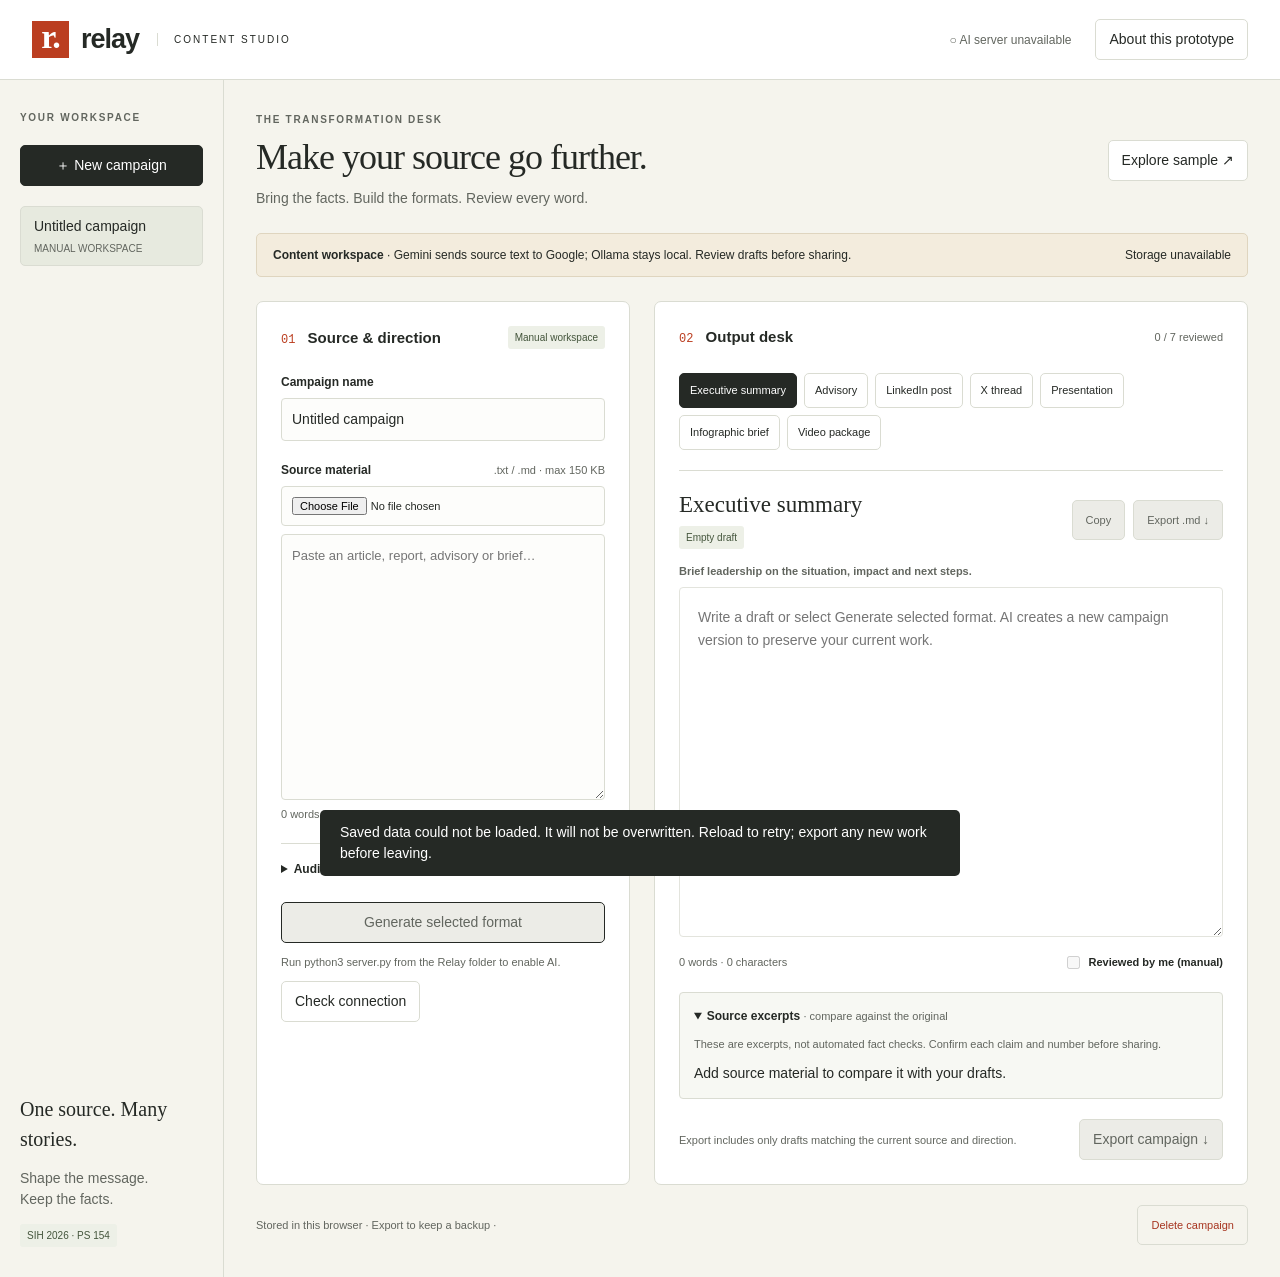
==== index.html @ 67e12ff0 "Add Relay content studio with Google sign-in and exports Upload the tested local application without" ====
<!doctype html>
<html lang="en"><head><meta charset="utf-8"><meta name="viewport" content="width=device-width,initial-scale=1"><title>Relay — Content transformation studio</title><link rel="stylesheet" href="style.css?v=2"><script type="module" src="app.js?v=10"></script></head>
<body><a class="skip" href="#main">Skip to workspace</a><header><a class="brand" href="/" aria-label="Relay home"><span class="mark">r.</span> relay <span class="edition">CONTENT STUDIO</span></a><span class="connection" id="connection">Checking local AI…</span><button id="import-browser" hidden>Import browser campaigns</button><details id="account-menu" class="account-menu" hidden><summary aria-label="Google account options"><span id="avatar-initial" aria-hidden="true">G</span><img id="avatar-photo" alt="" referrerpolicy="no-referrer" hidden></summary><div class="account-dropdown"><span class="eyebrow">GOOGLE ACCOUNT</span><strong id="account-name">Google account</strong><span id="account-email"></span><p>Workspace saved on this Mac</p><button id="logout">Sign out ↗</button></div></details><button id="about">About this prototype</button></header>
<div class="shell"><aside class="sidebar"><div class="eyebrow">YOUR WORKSPACE</div><button class="primary wide" id="new">＋ New campaign</button><nav id="campaigns" aria-label="Saved campaigns"></nav><div class="sidebar-bottom"><strong>One source. Many stories.</strong><p>Shape the message.<br>Keep the facts.</p><span class="tag">SIH 2026 · PS 154</span></div></aside>
<main id="main"><div class="heading"><div><div class="eyebrow">THE TRANSFORMATION DESK</div><h1>Make your source go further.</h1><p>Bring the facts. Build the formats. Review every word.</p></div><button id="sample">Explore sample ↗</button></div>
<div class="notice"><span><strong>Content workspace</strong> · Gemini sends source text to Google; Ollama stays local. Review drafts before sharing.</span><span id="save-status" role="status">Ready</span></div>
<div class="workspace"><section class="source-panel"><div class="section-heading"><h2><span class="step">01</span> Source & direction</h2><span class="tag" id="source-kind">Manual workspace</span></div><label for="title">Campaign name</label><input id="title" maxlength="100" placeholder="e.g. Quarterly security briefing"><div class="label-row"><label for="source">Source material</label><span class="small muted">.txt / .md · max 150 KB</span></div><input type="file" id="file" aria-label="Import source file" accept=".txt,.md,text/plain,text/markdown"><textarea id="source" maxlength="50000" placeholder="Paste an article, report, advisory or brief…"></textarea><div class="small muted" id="source-count">0 words · stays in this browser</div><details><summary>Audience & communication direction</summary><div class="fields"><label>Audience<select id="audience"><option>General public</option><option>Leadership</option><option>Technical teams</option><option>Employees</option></select></label><label>Tone<select id="tone"><option>Professional</option><option>Accessible</option><option>Urgent</option><option>Educational</option></select></label><label>Language<select id="language"><option>English</option><option>Hindi</option></select></label><label>Detail<select id="detail"><option>Concise</option><option>Balanced</option><option>Detailed</option></select></label></div><label for="objective">Communication objective</label><input id="objective" maxlength="200" placeholder="What should the audience know or do?"><p class="small muted">Direction guides the selected model. AI generation accepts up to 12,000 source characters.</p></details><button id="generate" class="primary wide" disabled>Generate selected format</button><p id="ai-status" class="small muted" role="status">Checking Ollama…</p><button id="reconnect">Check connection</button></section>
<section class="draft-panel"><div class="section-heading"><h2><span class="step">02</span> Output desk</h2><span id="progress" class="small muted"></span></div><div id="formats" class="formats" role="group" aria-label="Output formats"></div><div class="editor-toolbar"><div><h3 id="format-title"></h3><span id="draft-status" class="tag"></span></div><div class="actions"><button id="presenton" hidden>Design with Presenton</button><button id="powerpoint" hidden>Make PowerPoint ↓</button><button id="copy">Copy</button><button id="export">Export .md ↓</button></div></div><label class="small muted" for="draft" id="draft-hint"></label><textarea id="draft" maxlength="30000" spellcheck="true"></textarea><div class="draft-footer"><span class="small muted" id="draft-count"></span><label class="review"><input type="checkbox" id="reviewed"> Reviewed by me (manual)</label></div><div id="social-actions" class="social-actions" hidden></div><details class="evidence" open><summary>Source excerpts <span class="small">· compare against the original</span></summary><p class="small muted">These are excerpts, not automated fact checks. Confirm each claim and number before sharing.</p><div id="excerpts"></div></details><div class="export-row"><span class="small muted">Export includes only drafts matching the current source and direction.</span><button id="bundle">Export campaign ↓</button></div></section></div><footer>Stored in this browser · Export to keep a backup · <button id="delete" class="danger">Delete campaign</button></footer></main></div>
<dialog id="dialog"><h2 id="dialog-title"></h2><p id="dialog-text"></p><div class="actions"><button id="cancel">Cancel</button><button id="confirm" class="primary">Continue</button></div></dialog><div id="toast" role="status" hidden></div></body></html>
---- style.css ----
:root{--ink:#252925;--muted:#62665f;--paper:#f5f4ed;--line:#dadcd2;--accent:#bb3e20;--surface:#fff;--green:#315d40}*{box-sizing:border-box}body{margin:0;background:var(--paper);color:var(--ink);font:14px/1.5 -apple-system,BlinkMacSystemFont,"Segoe UI",sans-serif}button,input,select,textarea{font:inherit}button{cursor:pointer;border:1px solid var(--line);background:var(--surface);color:var(--ink);padding:9px 13px;border-radius:5px;min-height:40px}button:hover{background:#eceee5}button:disabled{cursor:not-allowed;color:var(--muted);background:#ecece7}.primary{background:var(--ink);border-color:var(--ink);color:white}.primary:hover{background:#41493e}.wide{width:100%}:focus-visible{outline:3px solid var(--accent);outline-offset:3px}header{height:80px;display:flex;align-items:center;padding:0 32px;gap:24px;border-bottom:1px solid var(--line);background:var(--surface)}.brand{display:flex;align-items:center;gap:12px;color:var(--ink);font-size:27px;font-weight:650;text-decoration:none;letter-spacing:-1px}.mark{background:var(--accent);color:white;width:37px;height:37px;line-height:32px;text-align:center;font-family:Georgia,serif;font-size:34px}.edition{font:10px/1.3 sans-serif;letter-spacing:2px;border-left:1px solid var(--line);padding-left:16px;margin-left:6px}.connection{margin-left:auto;color:var(--muted);font-size:12px}.shell{display:grid;grid-template-columns:224px minmax(0,1fr);min-height:calc(100vh - 80px)}.sidebar{padding:30px 20px;border-right:1px solid var(--line);display:flex;flex-direction:column;gap:20px}.eyebrow{font-size:10px;letter-spacing:1.7px;font-weight:700;color:var(--muted)}nav{display:grid;gap:8px}nav button{text-align:left;background:transparent;border-color:transparent;overflow-wrap:anywhere}nav button[aria-current=true]{border-color:var(--line);background:#e7eadf}nav button small{display:block;color:var(--muted);font-size:10px;margin-top:4px}.sidebar-bottom{margin-top:auto;padding-top:80px}.sidebar-bottom strong{font-family:Georgia,serif;font-size:20px;font-weight:400}.sidebar-bottom p{color:var(--muted)}main{padding:32px;min-width:0;max-width:1680px;width:100%;margin:auto}.heading{display:flex;justify-content:space-between;align-items:center;gap:20px;margin-bottom:24px}h1{font:36px/1.15 Georgia,serif;letter-spacing:-1px;margin:10px 0}.heading p{margin:0;color:var(--muted)}.notice{border:1px solid #dfd5bf;background:#f3ecdd;padding:12px 16px;display:flex;justify-content:space-between;gap:16px;font-size:12px;margin-bottom:24px;border-radius:5px}#save-status{white-space:nowrap}.workspace{display:grid;grid-template-columns:minmax(270px,.85fr) minmax(360px,1.35fr);gap:24px}.source-panel,.draft-panel{background:var(--surface);border:1px solid var(--line);padding:24px;border-radius:7px;min-width:0}.section-heading{display:flex;justify-content:space-between;align-items:center;gap:8px;margin-bottom:24px;flex-wrap:wrap}h2{font-size:15px;margin:0;font-weight:650}.step{font:12px monospace;color:var(--accent);margin-right:8px}.tag{font-size:10px;background:#edf0e7;color:#44553c;padding:4px 7px;display:inline-block;border-radius:3px}label{display:block;font-size:12px;font-weight:600;margin-bottom:7px}input:not([type=checkbox]),select,textarea{width:100%;border:1px solid var(--line);background:#fdfdfb;border-radius:4px;padding:10px;color:var(--ink)}textarea{resize:vertical;line-height:1.65}#title{margin-bottom:20px}#source{height:266px;font-size:13px}.label-row{display:flex;align-items:baseline;justify-content:space-between;gap:8px}.upload{cursor:pointer;color:var(--accent);text-decoration:underline;font-size:11px}#file{display:block;width:100%;margin-bottom:8px;font-size:11px}.small{font-size:11px}.muted{color:var(--muted)}details{border-top:1px solid var(--line);padding-top:16px;margin-top:20px}summary{cursor:pointer;font-size:12px;font-weight:600}summary .small{font-weight:400;color:var(--muted)}.fields{display:grid;grid-template-columns:1fr 1fr;gap:12px;margin-top:16px}select{margin-top:5px}#generate{margin-top:24px}.formats{display:flex;gap:7px;flex-wrap:wrap;padding-bottom:20px;border-bottom:1px solid var(--line)}.formats button{font-size:11px;min-height:35px;padding:7px 10px}.formats button[aria-pressed=true]{background:var(--ink);border-color:var(--ink);color:white}.editor-toolbar{display:flex;align-items:center;justify-content:space-between;gap:12px;margin:20px 0 14px}h3{font:23px/1.2 Georgia,serif;margin:0 0 8px}.actions{display:flex;gap:8px}.actions button{font-size:11px}#draft{min-height:350px;font-size:14px;background:#fff;border-color:#e3e4dd;padding:18px}.draft-footer{display:flex;justify-content:space-between;gap:12px;align-items:center;margin-top:10px}.review{display:flex;align-items:center;gap:6px;margin:0;font-size:11px}.review input{accent-color:var(--green)}.evidence{background:#f7f8f3;padding:14px;border:1px solid var(--line);border-radius:4px}#excerpts{max-height:190px;overflow:auto}blockquote{margin:12px 0;padding-left:12px;border-left:2px solid #8e9f80;font-size:12px;white-space:pre-wrap;overflow-wrap:anywhere}blockquote span{display:block;font:10px monospace;color:var(--green);margin-bottom:3px}.export-row{margin-top:20px;display:flex;gap:20px;align-items:center;justify-content:space-between}.export-row button{white-space:nowrap}footer{display:flex;align-items:center;gap:8px;color:var(--muted);font-size:11px;margin-top:20px}.danger{margin-left:auto;color:#a73520;background:transparent;font-size:11px}dialog{max-width:480px;width:calc(100% - 32px);padding:28px;border:1px solid var(--line);border-radius:8px}dialog::backdrop{background:#17201780}dialog p{color:var(--muted)}dialog .actions{justify-content:flex-end}#toast{position:fixed;bottom:24px;left:50%;transform:translateX(-50%);background:var(--ink);color:white;padding:12px 20px;border-radius:5px;z-index:3;max-width:90%}.skip{position:absolute;left:10px;top:-50px;background:white;padding:8px;z-index:10}.skip:focus{top:10px}@media(min-width:1500px){main{padding:40px 48px}}@media(max-width:1100px){.shell{grid-template-columns:185px minmax(0,1fr)}.sidebar{padding:24px 12px}main{padding:24px}.workspace{gap:16px;grid-template-columns:minmax(240px,.85fr) minmax(310px,1.15fr)}.source-panel,.draft-panel{padding:16px}.editor-toolbar{align-items:flex-start;flex-direction:column}h1{font-size:31px}.edition{display:none}}@media(max-width:850px){.shell{grid-template-columns:1fr}.sidebar{border-right:0;border-bottom:1px solid var(--line);padding:16px 20px;gap:12px}.sidebar>.eyebrow,.sidebar-bottom{display:none}.sidebar>.wide{width:fit-content}nav{display:flex;overflow:auto;max-height:100px}nav button{min-width:180px}.workspace{grid-template-columns:1fr}.editor-toolbar{flex-direction:row}.heading{align-items:flex-start}.heading button{white-space:nowrap}.connection{font-size:10px}header{padding:16px;height:auto;gap:12px}header>button{font-size:10px}}@media(max-width:450px){main{padding:20px 12px}.heading{flex-direction:column;gap:12px}h1{font-size:30px}.notice{flex-direction:column;gap:4px}.brand{font-size:24px}.connection{max-width:76px}header{gap:8px}.editor-toolbar{flex-direction:column}.export-row{align-items:flex-start;flex-direction:column}.section-heading{gap:10px}.review{max-width:130px}.label-row{flex-wrap:wrap}footer{flex-wrap:wrap}.danger{margin-left:0}}
.sidebar{min-width:0}@media(max-width:850px){.shell,.workspace{grid-template-columns:minmax(0,1fr)}}

.social-actions{margin:16px 0;padding:16px;border:1px solid #deded5;border-radius:6px}.social-actions button{margin:4px 8px 4px 0}.social-actions p{margin:0 0 10px}


[hidden]{display:none!important}
.account-menu{position:relative;margin:0;padding:0;border:0;flex-shrink:0}.account-menu summary{width:42px;height:42px;display:grid;place-items:center;list-style:none;border-radius:50%;background:#e8eadd;color:#315d40;font-size:18px;outline-offset:4px;border:2px solid #fff;box-shadow:0 0 0 1px var(--line)}.account-menu summary::-webkit-details-marker{display:none}.account-menu summary img{width:100%;height:100%;object-fit:cover;border-radius:50%}.account-dropdown{position:absolute;right:0;top:54px;width:280px;max-width:calc(100vw - 32px);padding:22px;background:white;border:1px solid var(--line);border-radius:8px;box-shadow:0 12px 32px #2529251a;z-index:20}.account-dropdown strong,.account-dropdown>span{display:block;overflow-wrap:anywhere}.account-dropdown strong{margin-top:12px;font-size:16px}.account-dropdown #account-email{color:var(--muted);font-size:12px}.account-dropdown p{font-size:11px;color:var(--muted);border-bottom:1px solid var(--line);padding-bottom:16px}.account-dropdown button{width:100%;text-align:left;border:0;color:var(--accent)}
.login-layout{padding:0;max-width:none;min-height:100vh;display:grid;grid-template-columns:1.15fr 1fr}.login-story{padding:42px 7%;background:#eeeee3;display:flex;flex-direction:column;justify-content:space-between;min-width:0;overflow:hidden}.story-content{padding:65px 0 48px;max-width:620px}.story-content h1{font-size:clamp(44px,4.8vw,74px);line-height:1.03;letter-spacing:-2.6px;margin:24px 0}.story-content h1 em{color:var(--accent);font-weight:400}.story-intro{max-width:400px;font-size:16px;color:var(--muted);line-height:1.75}.content-illustration{display:flex;align-items:center;margin:48px 0 16px;gap:16px}.source-sheet{position:relative;background:#fffef7;border:1px solid #d9dace;width:46%;min-height:220px;padding:24px 20px;transform:rotate(-5deg);box-shadow:5px 8px 0 #dcded0;flex-shrink:0}.sheet-label{font:9px monospace;color:var(--muted);letter-spacing:1px}.source-sheet strong{display:block;font:23px/1.2 Georgia,serif;margin:24px 0}.ink-line{height:4px;background:#dfe1d4;margin:8px 0;width:85%}.ink-line.short{width:60%}.source-stamp{position:absolute;right:18px;bottom:14px;font:34px Georgia;color:var(--accent)}.format-stack{display:grid;gap:12px;flex:1;position:relative}.format-card{display:flex;align-items:center;gap:12px;padding:16px;background:#fafbf5;border:1px solid #d6dacb;border-radius:5px;white-space:nowrap}.format-card:nth-child(2){transform:translateX(14px);background:#293b31;color:#fff;border-color:#293b31}.format-icon{font:20px Georgia;display:grid;place-items:center;width:32px;height:32px;background:#e6e8dd;color:#315d40;border-radius:3px}.format-card strong{font-size:12px;display:block}.format-card small{font-size:10px;opacity:.75}.format-card>span:last-child{margin-left:auto}.story-footer{display:flex;justify-content:space-between;gap:16px;color:var(--muted);font-size:10px;border-top:1px solid #d6d9cc;padding-top:22px}.story-footer>span:first-child{letter-spacing:1.2px}
.login-welcome{position:relative;display:flex;align-items:center;justify-content:center;padding:64px 40px;background:#faf9f4}.welcome-inner{width:100%;max-width:350px}.welcome-symbol{font-size:56px;color:var(--accent);display:block;margin-bottom:32px;line-height:1}.login-welcome h2{font:40px/1.15 Georgia,serif;letter-spacing:-1.4px;margin:18px 0}.welcome-copy{color:var(--muted);font-size:15px;line-height:1.7}.signin-box{margin-top:38px;border-top:1px solid var(--line);padding-top:24px}.signin-box>p:first-child{font-size:12px;font-weight:600}#google-button{min-height:44px;margin:18px 0}#login-status{font-size:12px;color:var(--accent);min-height:18px}.login-reassurance{display:flex;gap:14px;margin:24px 0;color:var(--green)}.login-reassurance>span{font-size:26px}.login-reassurance p{margin:0;font-size:12px;line-height:1.65}.login-reassurance p span{color:var(--muted);font-size:11px}.login-privacy{font-size:11px;line-height:1.7;color:var(--muted)}.welcome-footer{position:absolute;bottom:32px;color:var(--muted);font-size:9px;letter-spacing:1.6px}
@media(max-width:1050px){.login-layout{grid-template-columns:1fr 1fr}.login-story{padding:32px}.source-sheet{padding:16px;min-height:190px}.source-sheet strong{font-size:19px}.format-card{padding:12px;gap:7px}.format-card small{display:none}.story-footer{flex-direction:column;gap:4px}}
@media(max-width:760px){.login-layout{grid-template-columns:1fr}.login-story{padding:28px}.story-content{padding:36px 0 20px}.story-content h1{font-size:48px}.story-intro{font-size:14px}.content-illustration,.story-footer{display:none}.login-welcome{padding:44px 28px 72px}.welcome-symbol{display:none}.login-welcome h2{font-size:34px}.welcome-footer{bottom:20px}.signin-box{margin-top:26px}}
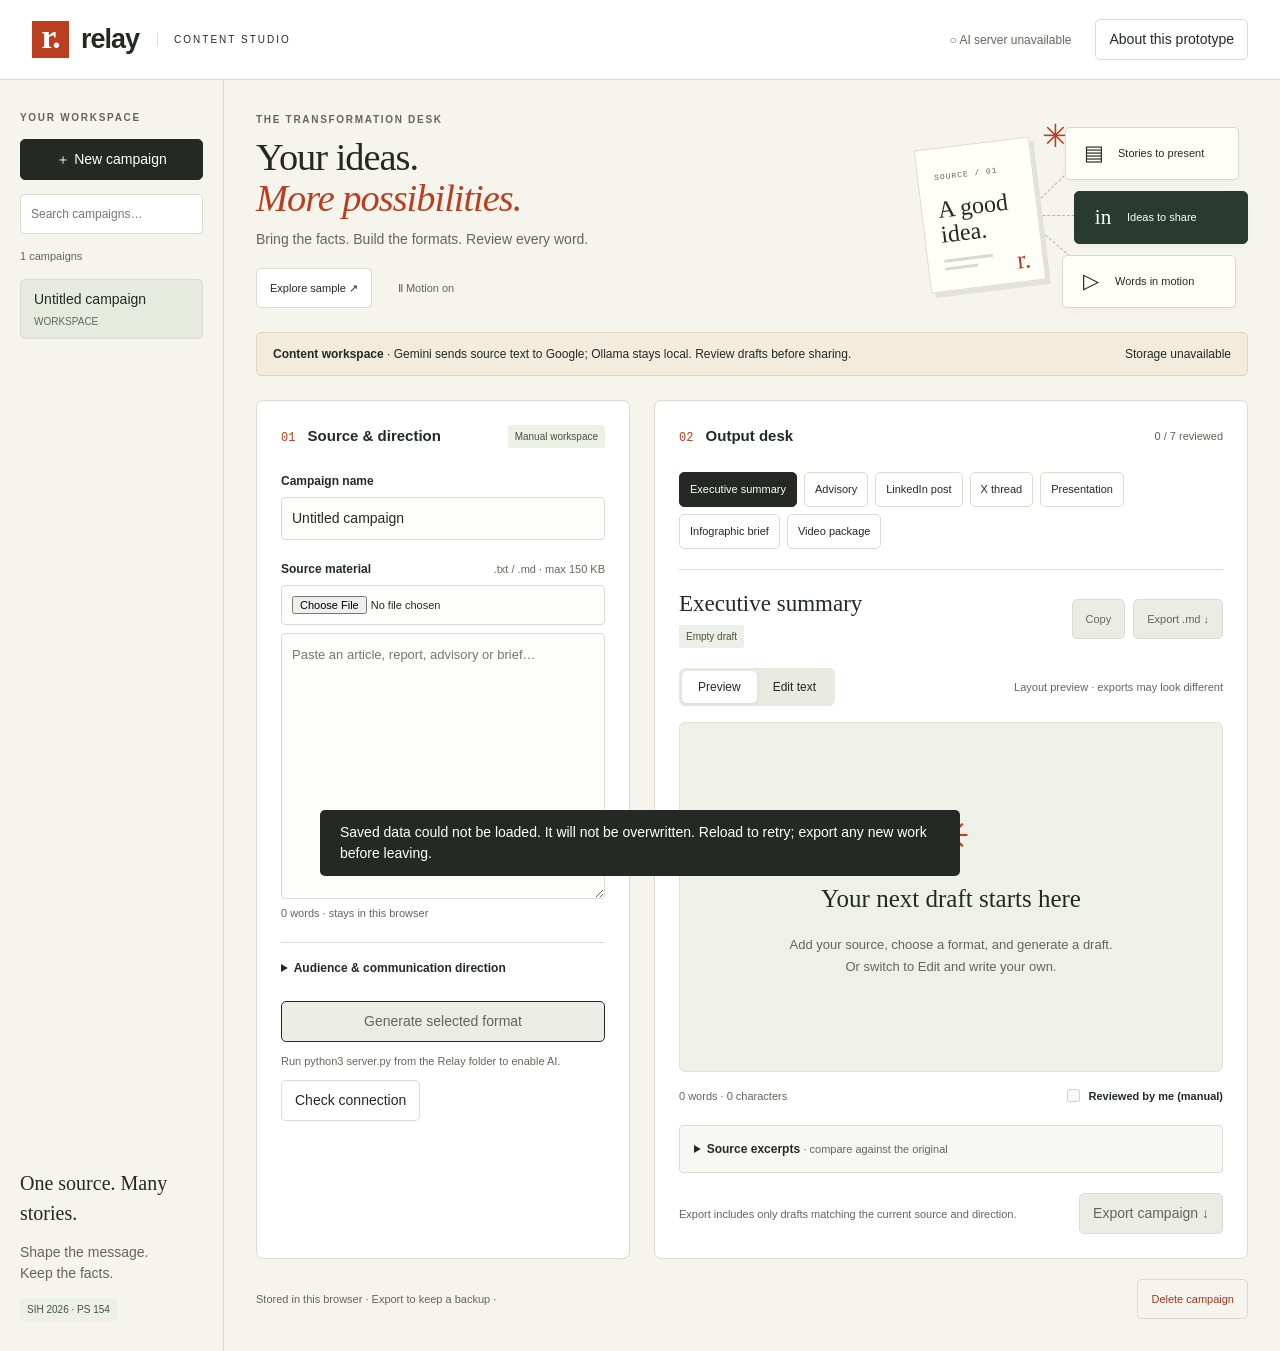
==== commit 0776d738: "Add format previews, campaign navigation and optional interface motion Add Preview/Edit views for al" ====
--- a/index.html
+++ b/index.html
@@ -1,9 +1,9 @@
 <!doctype html>
-<html lang="en"><head><meta charset="utf-8"><meta name="viewport" content="width=device-width,initial-scale=1"><title>Relay — Content transformation studio</title><link rel="stylesheet" href="style.css?v=2"><script type="module" src="app.js?v=10"></script></head>
+<html lang="en"><head><meta charset="utf-8"><meta name="viewport" content="width=device-width,initial-scale=1"><title>Relay — Content transformation studio</title><link rel="stylesheet" href="style.css?v=4"><script type="module" src="app.js?v=12"></script><script src="motion.js?v=1" defer></script></head>
 <body><a class="skip" href="#main">Skip to workspace</a><header><a class="brand" href="/" aria-label="Relay home"><span class="mark">r.</span> relay <span class="edition">CONTENT STUDIO</span></a><span class="connection" id="connection">Checking local AI…</span><button id="import-browser" hidden>Import browser campaigns</button><details id="account-menu" class="account-menu" hidden><summary aria-label="Google account options"><span id="avatar-initial" aria-hidden="true">G</span><img id="avatar-photo" alt="" referrerpolicy="no-referrer" hidden></summary><div class="account-dropdown"><span class="eyebrow">GOOGLE ACCOUNT</span><strong id="account-name">Google account</strong><span id="account-email"></span><p>Workspace saved on this Mac</p><button id="logout">Sign out ↗</button></div></details><button id="about">About this prototype</button></header>
-<div class="shell"><aside class="sidebar"><div class="eyebrow">YOUR WORKSPACE</div><button class="primary wide" id="new">＋ New campaign</button><nav id="campaigns" aria-label="Saved campaigns"></nav><div class="sidebar-bottom"><strong>One source. Many stories.</strong><p>Shape the message.<br>Keep the facts.</p><span class="tag">SIH 2026 · PS 154</span></div></aside>
-<main id="main"><div class="heading"><div><div class="eyebrow">THE TRANSFORMATION DESK</div><h1>Make your source go further.</h1><p>Bring the facts. Build the formats. Review every word.</p></div><button id="sample">Explore sample ↗</button></div>
+<div class="shell"><aside class="sidebar"><div class="eyebrow">YOUR WORKSPACE</div><button class="primary wide" id="new">＋ New campaign</button><label class="sr-only" for="campaign-search">Search campaigns</label><input type="search" id="campaign-search" placeholder="Search campaigns…"><span id="campaign-total" class="small muted"></span><nav id="campaigns" aria-label="Saved campaigns"></nav><div class="sidebar-bottom"><strong>One source. Many stories.</strong><p>Shape the message.<br>Keep the facts.</p><span class="tag">SIH 2026 · PS 154</span></div></aside>
+<main id="main"><div class="heading"><div class="heading-copy"><div class="eyebrow">THE TRANSFORMATION DESK</div><h1>Your ideas.<br><em>More possibilities.</em></h1><p>Bring the facts. Build the formats. Review every word.</p><div class="heading-actions"><button id="sample">Explore sample ↗</button><button class="motion-toggle" aria-pressed="false">Motion off</button></div></div><div class="studio-visual motion-art" aria-hidden="true"><div class="flow-path path-one"></div><div class="flow-path path-two"></div><div class="flow-path path-three"></div><div class="mini-source"><span>SOURCE / 01</span><strong>A good<br>idea.</strong><i></i><i></i><b>r.</b></div><div class="mini-format mini-slides"><span>▤</span> Stories to present</div><div class="mini-format mini-social"><span>in</span> Ideas to share</div><div class="mini-format mini-video"><span>▷</span> Words in motion</div><span class="art-spark">✳</span></div></div>
 <div class="notice"><span><strong>Content workspace</strong> · Gemini sends source text to Google; Ollama stays local. Review drafts before sharing.</span><span id="save-status" role="status">Ready</span></div>
-<div class="workspace"><section class="source-panel"><div class="section-heading"><h2><span class="step">01</span> Source & direction</h2><span class="tag" id="source-kind">Manual workspace</span></div><label for="title">Campaign name</label><input id="title" maxlength="100" placeholder="e.g. Quarterly security briefing"><div class="label-row"><label for="source">Source material</label><span class="small muted">.txt / .md · max 150 KB</span></div><input type="file" id="file" aria-label="Import source file" accept=".txt,.md,text/plain,text/markdown"><textarea id="source" maxlength="50000" placeholder="Paste an article, report, advisory or brief…"></textarea><div class="small muted" id="source-count">0 words · stays in this browser</div><details><summary>Audience & communication direction</summary><div class="fields"><label>Audience<select id="audience"><option>General public</option><option>Leadership</option><option>Technical teams</option><option>Employees</option></select></label><label>Tone<select id="tone"><option>Professional</option><option>Accessible</option><option>Urgent</option><option>Educational</option></select></label><label>Language<select id="language"><option>English</option><option>Hindi</option></select></label><label>Detail<select id="detail"><option>Concise</option><option>Balanced</option><option>Detailed</option></select></label></div><label for="objective">Communication objective</label><input id="objective" maxlength="200" placeholder="What should the audience know or do?"><p class="small muted">Direction guides the selected model. AI generation accepts up to 12,000 source characters.</p></details><button id="generate" class="primary wide" disabled>Generate selected format</button><p id="ai-status" class="small muted" role="status">Checking Ollama…</p><button id="reconnect">Check connection</button></section>
-<section class="draft-panel"><div class="section-heading"><h2><span class="step">02</span> Output desk</h2><span id="progress" class="small muted"></span></div><div id="formats" class="formats" role="group" aria-label="Output formats"></div><div class="editor-toolbar"><div><h3 id="format-title"></h3><span id="draft-status" class="tag"></span></div><div class="actions"><button id="presenton" hidden>Design with Presenton</button><button id="powerpoint" hidden>Make PowerPoint ↓</button><button id="copy">Copy</button><button id="export">Export .md ↓</button></div></div><label class="small muted" for="draft" id="draft-hint"></label><textarea id="draft" maxlength="30000" spellcheck="true"></textarea><div class="draft-footer"><span class="small muted" id="draft-count"></span><label class="review"><input type="checkbox" id="reviewed"> Reviewed by me (manual)</label></div><div id="social-actions" class="social-actions" hidden></div><details class="evidence" open><summary>Source excerpts <span class="small">· compare against the original</span></summary><p class="small muted">These are excerpts, not automated fact checks. Confirm each claim and number before sharing.</p><div id="excerpts"></div></details><div class="export-row"><span class="small muted">Export includes only drafts matching the current source and direction.</span><button id="bundle">Export campaign ↓</button></div></section></div><footer>Stored in this browser · Export to keep a backup · <button id="delete" class="danger">Delete campaign</button></footer></main></div>
+<div class="workspace"><section class="source-panel"><div class="section-heading"><h2><span class="step">01</span> Source & direction</h2><span class="tag" id="source-kind">Manual workspace</span></div><label for="title">Campaign name</label><input id="title" maxlength="100" placeholder="e.g. Quarterly security briefing"><div class="label-row"><label for="source">Source material</label><span class="small muted">.txt / .md · max 150 KB</span></div><input type="file" id="file" aria-label="Import source file" accept=".txt,.md,text/plain,text/markdown"><textarea id="source" maxlength="50000" placeholder="Paste an article, report, advisory or brief…"></textarea><div class="small muted" id="source-count">0 words · stays in this browser</div><details><summary>Audience & communication direction</summary><div class="fields"><label>Audience<select id="audience"><option>General public</option><option>Leadership</option><option>Technical teams</option><option>Employees</option></select></label><label>Tone<select id="tone"><option>Professional</option><option>Accessible</option><option>Urgent</option><option>Educational</option></select></label><label>Language<select id="language"><option>English</option><option>Hindi</option></select></label><label>Detail<select id="detail"><option>Concise</option><option>Balanced</option><option>Detailed</option></select></label></div><label for="objective">Communication objective</label><input id="objective" maxlength="200" placeholder="What should the audience know or do?"><p class="small muted">Direction guides the selected model. AI generation accepts up to 12,000 source characters.</p></details><button id="generate" class="primary wide" disabled>Generate selected format</button><div id="generation-progress" class="generation-progress" role="status" hidden><span class="loading-orbit" aria-hidden="true"></span><div><strong id="generation-label">Creating your draft…</strong><small>Your existing work stays saved.</small></div></div><p id="ai-status" class="small muted" role="status">Checking Ollama…</p><button id="reconnect">Check connection</button></section>
+<section class="draft-panel"><div class="section-heading"><h2><span class="step">02</span> Output desk</h2><span id="progress" class="small muted"></span></div><div id="formats" class="formats" role="group" aria-label="Output formats"></div><div class="editor-toolbar"><div><h3 id="format-title"></h3><span id="draft-status" class="tag"></span></div><div class="actions"><button id="presenton" hidden>Design with Presenton</button><button id="powerpoint" hidden>Make PowerPoint ↓</button><button id="copy">Copy</button><button id="export">Export .md ↓</button></div></div><div class="view-toolbar"><div class="view-switch" role="group" aria-label="Output view"><button id="view-preview" aria-pressed="true">Preview</button><button id="view-edit" aria-pressed="false">Edit text</button></div><span class="small muted" id="preview-caption">Layout preview · exports may look different</span></div><div id="output-preview" tabindex="0" role="region" aria-labelledby="format-title"></div><label class="small muted" for="draft" id="draft-hint"></label><textarea id="draft" maxlength="30000" spellcheck="true"></textarea><div class="draft-footer"><span class="small muted" id="draft-count"></span><label class="review"><input type="checkbox" id="reviewed"> Reviewed by me (manual)</label></div><div id="social-actions" class="social-actions" hidden></div><details class="evidence"><summary>Source excerpts <span class="small">· compare against the original</span></summary><p class="small muted">These are excerpts, not automated fact checks. Confirm each claim and number before sharing.</p><div id="excerpts"></div></details><div class="export-row"><span class="small muted">Export includes only drafts matching the current source and direction.</span><button id="bundle">Export campaign ↓</button></div></section></div><footer>Stored in this browser · Export to keep a backup · <button id="delete" class="danger">Delete campaign</button></footer></main></div>
 <dialog id="dialog"><h2 id="dialog-title"></h2><p id="dialog-text"></p><div class="actions"><button id="cancel">Cancel</button><button id="confirm" class="primary">Continue</button></div></dialog><div id="toast" role="status" hidden></div></body></html>
--- a/style.css
+++ b/style.css
@@ -10,3 +10,15 @@
 .login-welcome{position:relative;display:flex;align-items:center;justify-content:center;padding:64px 40px;background:#faf9f4}.welcome-inner{width:100%;max-width:350px}.welcome-symbol{font-size:56px;color:var(--accent);display:block;margin-bottom:32px;line-height:1}.login-welcome h2{font:40px/1.15 Georgia,serif;letter-spacing:-1.4px;margin:18px 0}.welcome-copy{color:var(--muted);font-size:15px;line-height:1.7}.signin-box{margin-top:38px;border-top:1px solid var(--line);padding-top:24px}.signin-box>p:first-child{font-size:12px;font-weight:600}#google-button{min-height:44px;margin:18px 0}#login-status{font-size:12px;color:var(--accent);min-height:18px}.login-reassurance{display:flex;gap:14px;margin:24px 0;color:var(--green)}.login-reassurance>span{font-size:26px}.login-reassurance p{margin:0;font-size:12px;line-height:1.65}.login-reassurance p span{color:var(--muted);font-size:11px}.login-privacy{font-size:11px;line-height:1.7;color:var(--muted)}.welcome-footer{position:absolute;bottom:32px;color:var(--muted);font-size:9px;letter-spacing:1.6px}
 @media(max-width:1050px){.login-layout{grid-template-columns:1fr 1fr}.login-story{padding:32px}.source-sheet{padding:16px;min-height:190px}.source-sheet strong{font-size:19px}.format-card{padding:12px;gap:7px}.format-card small{display:none}.story-footer{flex-direction:column;gap:4px}}
 @media(max-width:760px){.login-layout{grid-template-columns:1fr}.login-story{padding:28px}.story-content{padding:36px 0 20px}.story-content h1{font-size:48px}.story-intro{font-size:14px}.content-illustration,.story-footer{display:none}.login-welcome{padding:44px 28px 72px}.welcome-symbol{display:none}.login-welcome h2{font-size:34px}.welcome-footer{bottom:20px}.signin-box{margin-top:26px}}
+
+/* Output studio: presentation changes only; original drafts remain editable. */
+.sr-only{position:absolute;width:1px;height:1px;padding:0;overflow:hidden;clip:rect(0,0,0,0);white-space:nowrap;border:0}
+#campaign-search{background:#fff;font-size:12px}.sidebar{gap:14px}#campaigns{display:block}#campaigns>button{width:100%;margin-bottom:7px}#campaigns button{min-width:0;white-space:normal}.campaign-group{border:0;margin:0 0 10px;padding:0}.campaign-group summary{padding:10px 6px;font-size:12px;overflow-wrap:anywhere}.campaign-group button{width:100%;margin:2px 0;padding-left:18px}.campaign-group[open]{border-left:2px solid #d8ddce}
+.view-toolbar{display:flex;align-items:center;justify-content:space-between;gap:12px;margin:20px 0 16px}.view-switch{display:flex;background:#e9ebe2;border-radius:6px;padding:3px;flex-shrink:0}.view-switch button{border:0;background:transparent;min-height:32px;font-size:12px;padding:6px 16px}.view-switch button[aria-pressed=true]{background:white;box-shadow:0 1px 4px #25292515}.output-preview{padding:24px;background:#eff0e8;border:1px solid #e0e3d7;border-radius:6px;min-height:350px;margin-bottom:14px;max-height:720px;overflow:auto}.preview-card{background:#fff;border:1px solid #dedfd8;border-radius:6px;padding:26px;margin:0 auto 16px;max-width:660px;overflow-wrap:anywhere}.preview-card:last-child{margin-bottom:0}.preview-text{white-space:pre-wrap;font-size:14px;line-height:1.85}.post-identity{display:flex;gap:10px;align-items:center;font-size:11px;color:var(--muted);margin-bottom:22px}.post-avatar{display:grid;place-items:center;width:36px;height:36px;border-radius:50%;font:26px Georgia;background:#e8ecdf;color:#315d40;flex-shrink:0}.platform-label{margin-left:auto;font-weight:700;font-size:21px;color:var(--ink)}.post-counter{display:block;border-top:1px solid var(--line);margin-top:20px;padding-top:12px;font-size:11px;color:var(--muted)}.preview-slides .preview-card{min-height:260px;border-radius:3px;border-top:5px solid var(--accent);background:#fffef9}.preview-slides .preview-card:nth-child(even){background:#293b31;color:#f5f4ed;border-color:#293b31}.preview-slides .preview-text{font:17px/1.7 Georgia,serif}.preview-kicker{font:10px monospace;letter-spacing:1.6px;margin-bottom:22px;opacity:.7}.preview-video .preview-card{border-left:4px solid var(--accent)}.preview-summary .preview-card,.preview-advisory .preview-card{border-radius:1px;box-shadow:3px 3px 0 #dce0d3}.preview-infographic .preview-card{border-top:5px solid #315d40}.preview-empty{display:flex;flex-direction:column;align-items:center;justify-content:center;text-align:center;min-height:300px;max-width:330px;margin:auto}.empty-symbol{font-size:44px;color:var(--accent)}.preview-empty h4{font:25px Georgia;margin:16px 0 8px}.preview-empty p{color:var(--muted);font-size:13px;line-height:1.7}.generation-progress{display:flex;align-items:center;gap:12px;padding:16px;margin-top:16px;background:#edf0e7;border-radius:5px}.generation-progress strong{font-size:12px}.generation-progress small{display:block;color:var(--muted);margin-top:4px}.loading-orbit{height:24px;width:24px;border:2px solid #cbd2bf;border-top-color:var(--green);border-radius:50%;animation:orbit 1s linear infinite;flex-shrink:0}@keyframes orbit{to{transform:rotate(360deg)}}@media(prefers-reduced-motion:reduce){.loading-orbit{animation:none}}
+.actions{flex-wrap:wrap}.draft-panel{min-width:0}@media(max-width:850px){#campaigns{display:flex;gap:10px;max-height:200px}#campaigns>button,.campaign-group{min-width:180px;max-width:240px;flex-shrink:0}.campaign-group button{min-width:0}#campaign-search{max-width:360px}}@media(max-width:520px){.view-toolbar{align-items:flex-start;flex-direction:column}.output-preview{padding:12px;max-height:560px}.preview-card{padding:18px}.preview-slides .preview-text{font-size:15px}header{flex-wrap:wrap}.connection{max-width:none;font-size:10px}.actions button{min-height:40px}.heading{gap:18px}}
+
+/* Relay's source-to-format artwork uses native CSS, with optional pointer tilt. */
+.heading{min-height:190px;gap:32px}.heading h1{font-size:clamp(30px,3vw,44px);line-height:1.07}.heading h1 em{color:var(--accent);font-weight:400}.heading-actions{display:flex;gap:12px;align-items:center;margin-top:18px}.heading-actions button{font-size:11px}.motion-toggle{background:transparent;border-color:transparent;color:var(--muted);font-size:10px;white-space:nowrap}.motion-toggle:disabled{background:transparent}.motion-art{transform:perspective(800px) rotateX(var(--tilt-x,0deg)) rotateY(var(--tilt-y,0deg));transition:transform .3s ease-out}.studio-visual{position:relative;width:330px;height:190px;flex-shrink:0;isolation:isolate}.mini-source{position:absolute;left:4px;top:28px;width:116px;height:144px;padding:16px;background:#fffef7;border:1px solid var(--line);box-shadow:4px 5px 0 #e1e3d7;transform:rotate(-7deg);z-index:1}.mini-source>span{font:8px monospace;letter-spacing:1px;color:var(--muted)}.mini-source strong{display:block;font:24px/1.05 Georgia;margin:12px 0}.mini-source i{display:block;width:60%;height:3px;background:#d7dbcd;margin:5px 0}.mini-source i+i{width:40%}.mini-source b{position:absolute;right:12px;bottom:6px;font:26px Georgia;color:var(--accent)}.mini-format{position:absolute;right:0;padding:13px 16px;display:flex;align-items:center;gap:12px;border:1px solid #d6dacb;background:#fffef7;border-radius:5px;font-size:11px;min-width:174px;z-index:1;box-shadow:0 4px 10px #25292506}.mini-format span{font:21px Georgia;width:24px;text-align:center}.mini-slides{top:12px;right:9px}.mini-social{top:76px;background:#293b31;border-color:#293b31;color:#fff}.mini-video{top:140px;right:12px}.art-spark{position:absolute;left:124px;top:2px;font:32px Georgia;color:var(--accent)}.flow-path{position:absolute;left:105px;top:100px;width:76px;border-top:1px dashed #aeb99e;transform-origin:left center;z-index:0}.path-one{transform:rotate(-44deg);width:92px}.path-three{transform:rotate(41deg);width:92px}.flow-path::after{content:'';display:block;width:5px;height:5px;border-radius:50%;background:var(--accent);position:absolute;top:-3px;left:0;opacity:0}
+html[data-motion=on] .mini-format,html[data-motion=on] .format-card{animation:paper-float 6s ease-in-out infinite}html[data-motion=on] .mini-social,html[data-motion=on] .format-card:nth-child(2){animation-delay:-2s}html[data-motion=on] .mini-video,html[data-motion=on] .format-card:nth-child(3){animation-delay:-4s}html[data-motion=on] .flow-path::after{animation:ink-flow 3s ease-in-out infinite}html[data-motion=on] .path-two::after{animation-delay:1s}html[data-motion=on] .path-three::after{animation-delay:2s}html[data-motion=on] .art-spark{animation:spark-turn 12s ease-in-out infinite}html[data-motion=on] .preview-card{animation:preview-in .3s ease-out both}html[data-motion=on] button{transition:background .18s,border-color .18s,transform .18s}html[data-motion=on] .primary:hover:not(:disabled){transform:translateY(-2px)}html[data-motion=off] .loading-orbit{animation:none}
+@keyframes paper-float{0%,100%{translate:0 0}50%{translate:0 -6px}}@keyframes ink-flow{0%{left:0;opacity:0}20%,75%{opacity:.85}100%{left:100%;opacity:0}}@keyframes spark-turn{0%,75%{rotate:0deg}100%{rotate:90deg}}@keyframes preview-in{from{opacity:.45;transform:translateY(6px)}to{opacity:1;transform:translateY(0)}}
+@media(max-width:1200px){.studio-visual{width:260px;scale:.85;transform-origin:right center;margin-left:-30px}.heading{gap:16px}.heading-copy{min-width:0}}@media(max-width:950px) and (min-width:851px){.studio-visual{display:none}}@media(max-width:600px){.studio-visual{display:none}.heading{min-height:0}.heading h1 br{display:none}.heading h1 em::before{content:' '}.heading-actions{gap:8px}.heading h1{font-size:34px}}@media(prefers-reduced-motion:reduce){.motion-art{transform:none;transition:none}html[data-motion] .mini-format,html[data-motion] .format-card,html[data-motion] .flow-path::after,html[data-motion] .art-spark,html[data-motion] .preview-card{animation:none}html[data-motion] button{transition:none}html[data-motion] .primary:hover:not(:disabled){transform:none}}
